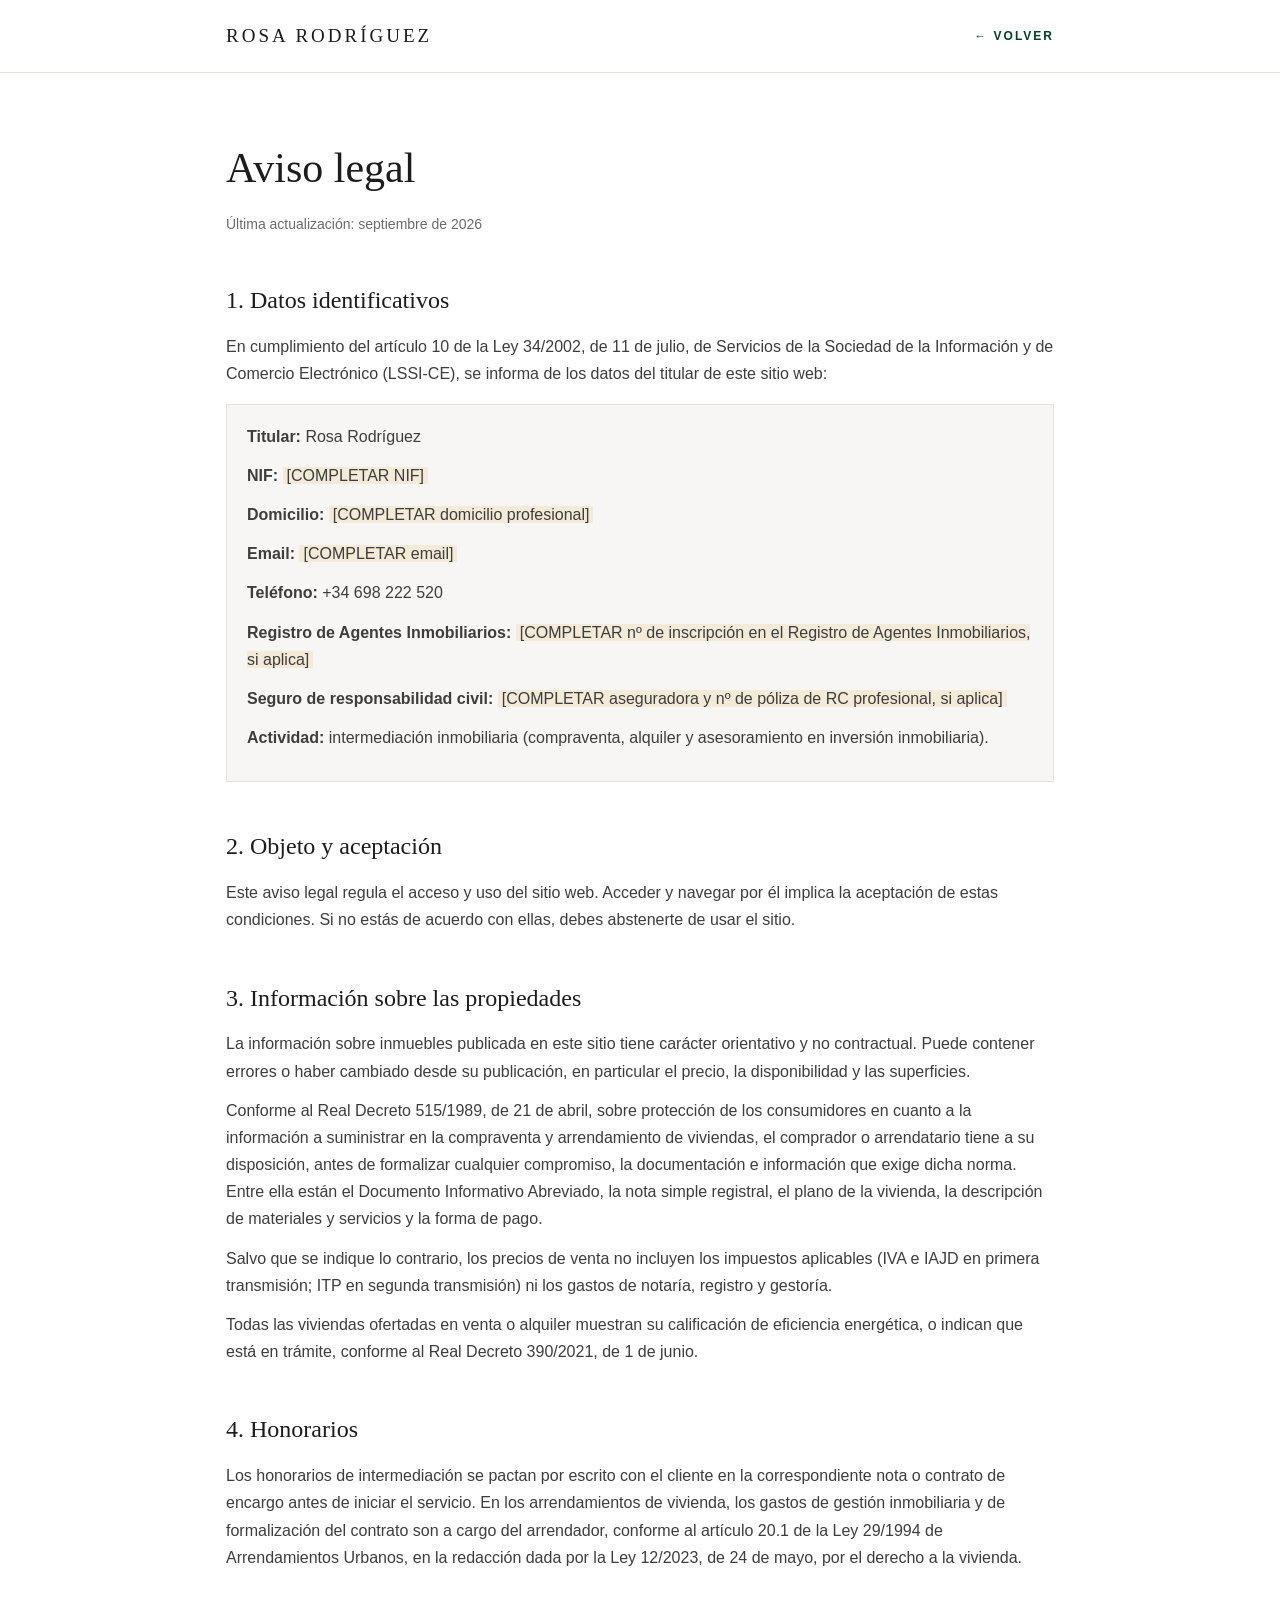
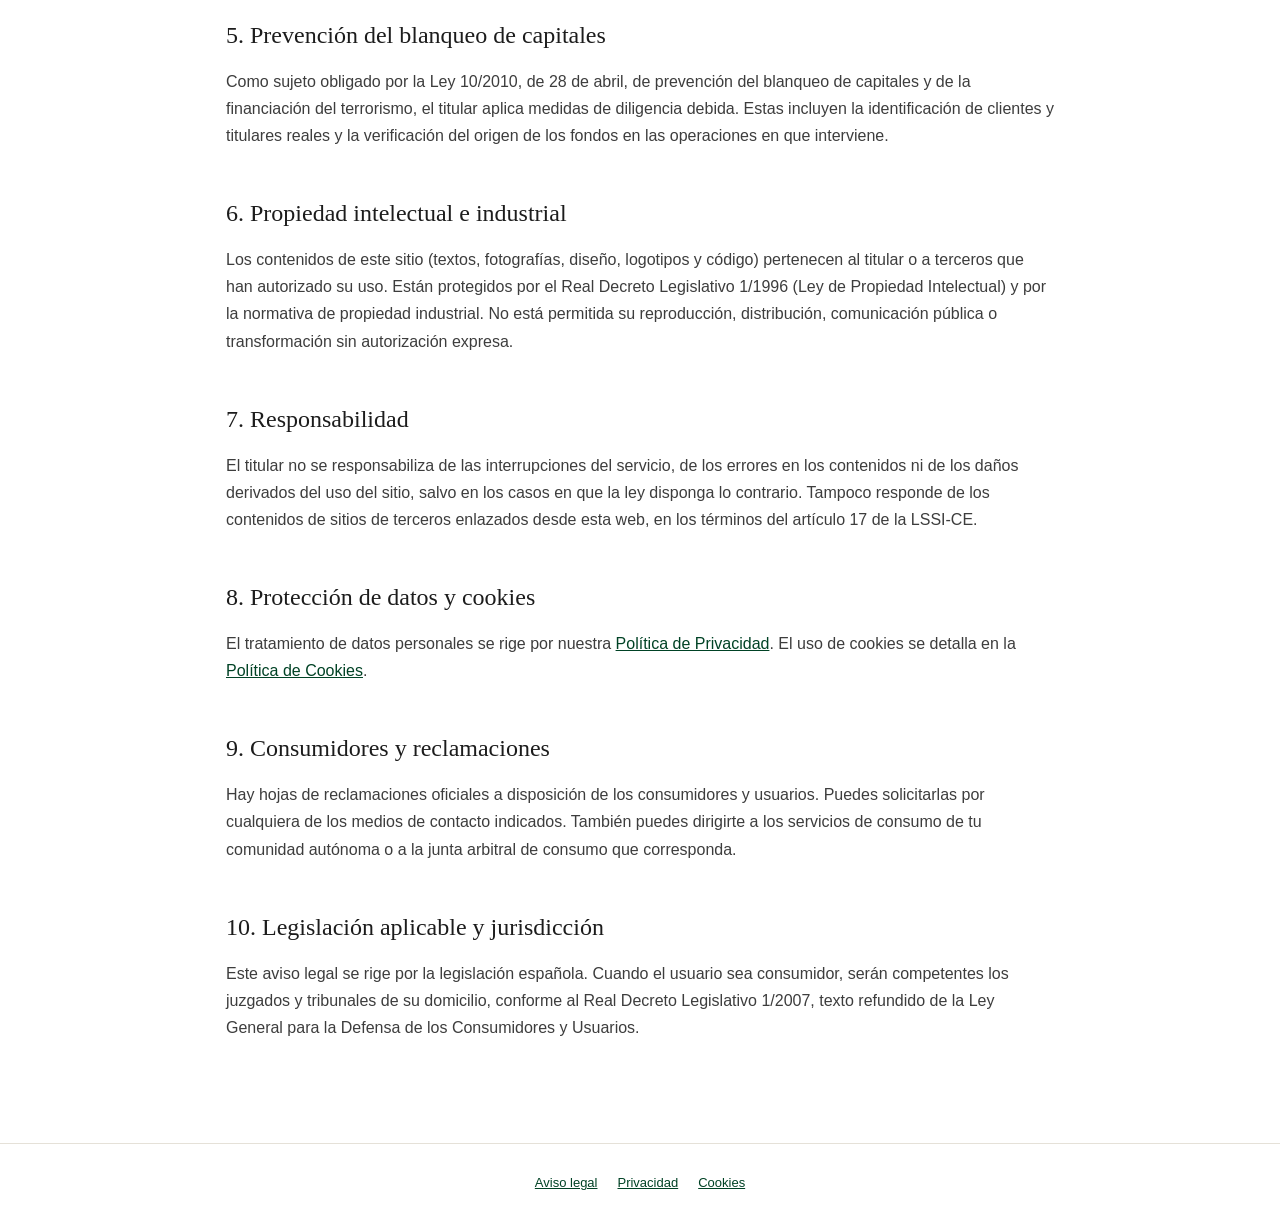
==== aviso-legal.html @ 3e99415d "Anadir pagina boutique de lujo en espanol con normativa espanola Nueva pagina boutique.html inspirad" ====
<!DOCTYPE html>
<html lang="es">
<head>
<meta charset="UTF-8">
<meta name="viewport" content="width=device-width, initial-scale=1.0">
<title>Aviso legal | Rosa Rodríguez</title>
<meta name="robots" content="noindex">
<link rel="stylesheet" href="legal.css">
<script src="legal-data.js"></script>
</head>
<body>
<div class="top"><div class="in"><a class="logo" href="boutique.html">Rosa Rodríguez</a><a class="back" href="boutique.html">← Volver</a></div></div>
<main>
  <h1>Aviso legal</h1>
  <p class="updated">Última actualización: septiembre de 2026</p>

  <h2>1. Datos identificativos</h2>
  <p>En cumplimiento del artículo 10 de la Ley 34/2002, de 11 de julio, de Servicios de la Sociedad de la Información y de Comercio Electrónico (LSSI-CE), se informa de los datos del titular de este sitio web:</p>
  <div class="box">
    <p><strong>Titular:</strong> <span data-legal="titular"></span></p>
    <p><strong>NIF:</strong> <span data-legal="nif"></span></p>
    <p><strong>Domicilio:</strong> <span data-legal="domicilio"></span></p>
    <p><strong>Email:</strong> <span data-legal="email"></span></p>
    <p><strong>Teléfono:</strong> <span data-legal="telefono"></span></p>
    <p data-legal-if="registroAgentes"><strong>Registro de Agentes Inmobiliarios:</strong> <span data-legal="registroAgentes"></span></p>
    <p data-legal-if="seguroRC"><strong>Seguro de responsabilidad civil:</strong> <span data-legal="seguroRC"></span></p>
    <p><strong>Actividad:</strong> intermediación inmobiliaria (compraventa, alquiler y asesoramiento en inversión inmobiliaria).</p>
  </div>

  <h2>2. Objeto y aceptación</h2>
  <p>Este aviso legal regula el acceso y uso del sitio web. Acceder y navegar por él implica la aceptación de estas condiciones. Si no estás de acuerdo con ellas, debes abstenerte de usar el sitio.</p>

  <h2>3. Información sobre las propiedades</h2>
  <p>La información sobre inmuebles publicada en este sitio tiene carácter orientativo y no contractual. Puede contener errores o haber cambiado desde su publicación, en particular el precio, la disponibilidad y las superficies.</p>
  <p>Conforme al Real Decreto 515/1989, de 21 de abril, sobre protección de los consumidores en cuanto a la información a suministrar en la compraventa y arrendamiento de viviendas, el comprador o arrendatario tiene a su disposición, antes de formalizar cualquier compromiso, la documentación e información que exige dicha norma. Entre ella están el Documento Informativo Abreviado, la nota simple registral, el plano de la vivienda, la descripción de materiales y servicios y la forma de pago.</p>
  <p>Salvo que se indique lo contrario, los precios de venta no incluyen los impuestos aplicables (IVA e IAJD en primera transmisión; ITP en segunda transmisión) ni los gastos de notaría, registro y gestoría.</p>
  <p>Todas las viviendas ofertadas en venta o alquiler muestran su calificación de eficiencia energética, o indican que está en trámite, conforme al Real Decreto 390/2021, de 1 de junio.</p>

  <h2>4. Honorarios</h2>
  <p>Los honorarios de intermediación se pactan por escrito con el cliente en la correspondiente nota o contrato de encargo antes de iniciar el servicio. En los arrendamientos de vivienda, los gastos de gestión inmobiliaria y de formalización del contrato son a cargo del arrendador, conforme al artículo 20.1 de la Ley 29/1994 de Arrendamientos Urbanos, en la redacción dada por la Ley 12/2023, de 24 de mayo, por el derecho a la vivienda.</p>

  <h2>5. Prevención del blanqueo de capitales</h2>
  <p>Como sujeto obligado por la Ley 10/2010, de 28 de abril, de prevención del blanqueo de capitales y de la financiación del terrorismo, el titular aplica medidas de diligencia debida. Estas incluyen la identificación de clientes y titulares reales y la verificación del origen de los fondos en las operaciones en que interviene.</p>

  <h2>6. Propiedad intelectual e industrial</h2>
  <p>Los contenidos de este sitio (textos, fotografías, diseño, logotipos y código) pertenecen al titular o a terceros que han autorizado su uso. Están protegidos por el Real Decreto Legislativo 1/1996 (Ley de Propiedad Intelectual) y por la normativa de propiedad industrial. No está permitida su reproducción, distribución, comunicación pública o transformación sin autorización expresa.</p>

  <h2>7. Responsabilidad</h2>
  <p>El titular no se responsabiliza de las interrupciones del servicio, de los errores en los contenidos ni de los daños derivados del uso del sitio, salvo en los casos en que la ley disponga lo contrario. Tampoco responde de los contenidos de sitios de terceros enlazados desde esta web, en los términos del artículo 17 de la LSSI-CE.</p>

  <h2>8. Protección de datos y cookies</h2>
  <p>El tratamiento de datos personales se rige por nuestra <a href="privacidad.html">Política de Privacidad</a>. El uso de cookies se detalla en la <a href="cookies.html">Política de Cookies</a>.</p>

  <h2>9. Consumidores y reclamaciones</h2>
  <p>Hay hojas de reclamaciones oficiales a disposición de los consumidores y usuarios. Puedes solicitarlas por cualquiera de los medios de contacto indicados. También puedes dirigirte a los servicios de consumo de tu comunidad autónoma o a la junta arbitral de consumo que corresponda.</p>

  <h2>10. Legislación aplicable y jurisdicción</h2>
  <p>Este aviso legal se rige por la legislación española. Cuando el usuario sea consumidor, serán competentes los juzgados y tribunales de su domicilio, conforme al Real Decreto Legislativo 1/2007, texto refundido de la Ley General para la Defensa de los Consumidores y Usuarios.</p>
</main>
<footer><a href="aviso-legal.html">Aviso legal</a><a href="privacidad.html">Privacidad</a><a href="cookies.html">Cookies</a></footer>
</body>
</html>
---- legal.css ----
:root{
  --ink:#1c1c1c; --text:#3d3d3d; --muted:#6b6b6b; --accent:#004225;
  --bg:#ffffff; --bg-alt:#f7f6f4; --border:#e5e1d8;
  --serif:'Georgia','Times New Roman',serif;
  --sans:-apple-system,BlinkMacSystemFont,'Segoe UI',Roboto,Arial,sans-serif;
}
*{box-sizing:border-box;margin:0;padding:0;}
body{font-family:var(--sans);color:var(--text);background:var(--bg);line-height:1.7;-webkit-font-smoothing:antialiased;}
a{color:var(--accent);}
.top{border-bottom:1px solid var(--border);}
.top .in{max-width:860px;margin:0 auto;padding:20px 16px;display:flex;justify-content:space-between;align-items:center;gap:16px;}
.logo{font-family:var(--serif);font-size:19px;letter-spacing:3px;text-transform:uppercase;color:var(--ink);text-decoration:none;}
.back{font-size:12px;letter-spacing:2px;text-transform:uppercase;text-decoration:none;font-weight:600;}
main{max-width:860px;margin:0 auto;padding:60px 16px 90px;}
h1{font-family:var(--serif);font-weight:400;color:var(--ink);font-size:clamp(30px,5vw,42px);margin-bottom:8px;}
.updated{color:var(--muted);font-size:14px;margin-bottom:40px;}
h2{font-family:var(--serif);font-weight:400;color:var(--ink);font-size:24px;margin:44px 0 12px;}
h3{font-size:16px;color:var(--ink);margin:24px 0 8px;}
p,li{margin-bottom:12px;}
ul{padding-left:22px;}
table{width:100%;border-collapse:collapse;margin:14px 0 20px;font-size:14.5px;display:block;overflow-x:auto;}
th,td{border:1px solid var(--border);padding:10px 12px;text-align:left;vertical-align:top;}
th{background:var(--bg-alt);color:var(--ink);font-weight:600;}
.box{background:var(--bg-alt);border:1px solid var(--border);padding:18px 20px;margin:16px 0;}
.todo{background:#f3ead8;padding:0 4px;}
footer{border-top:1px solid var(--border);padding:28px 16px;text-align:center;font-size:13px;color:var(--muted);}
footer a{margin:0 10px;}
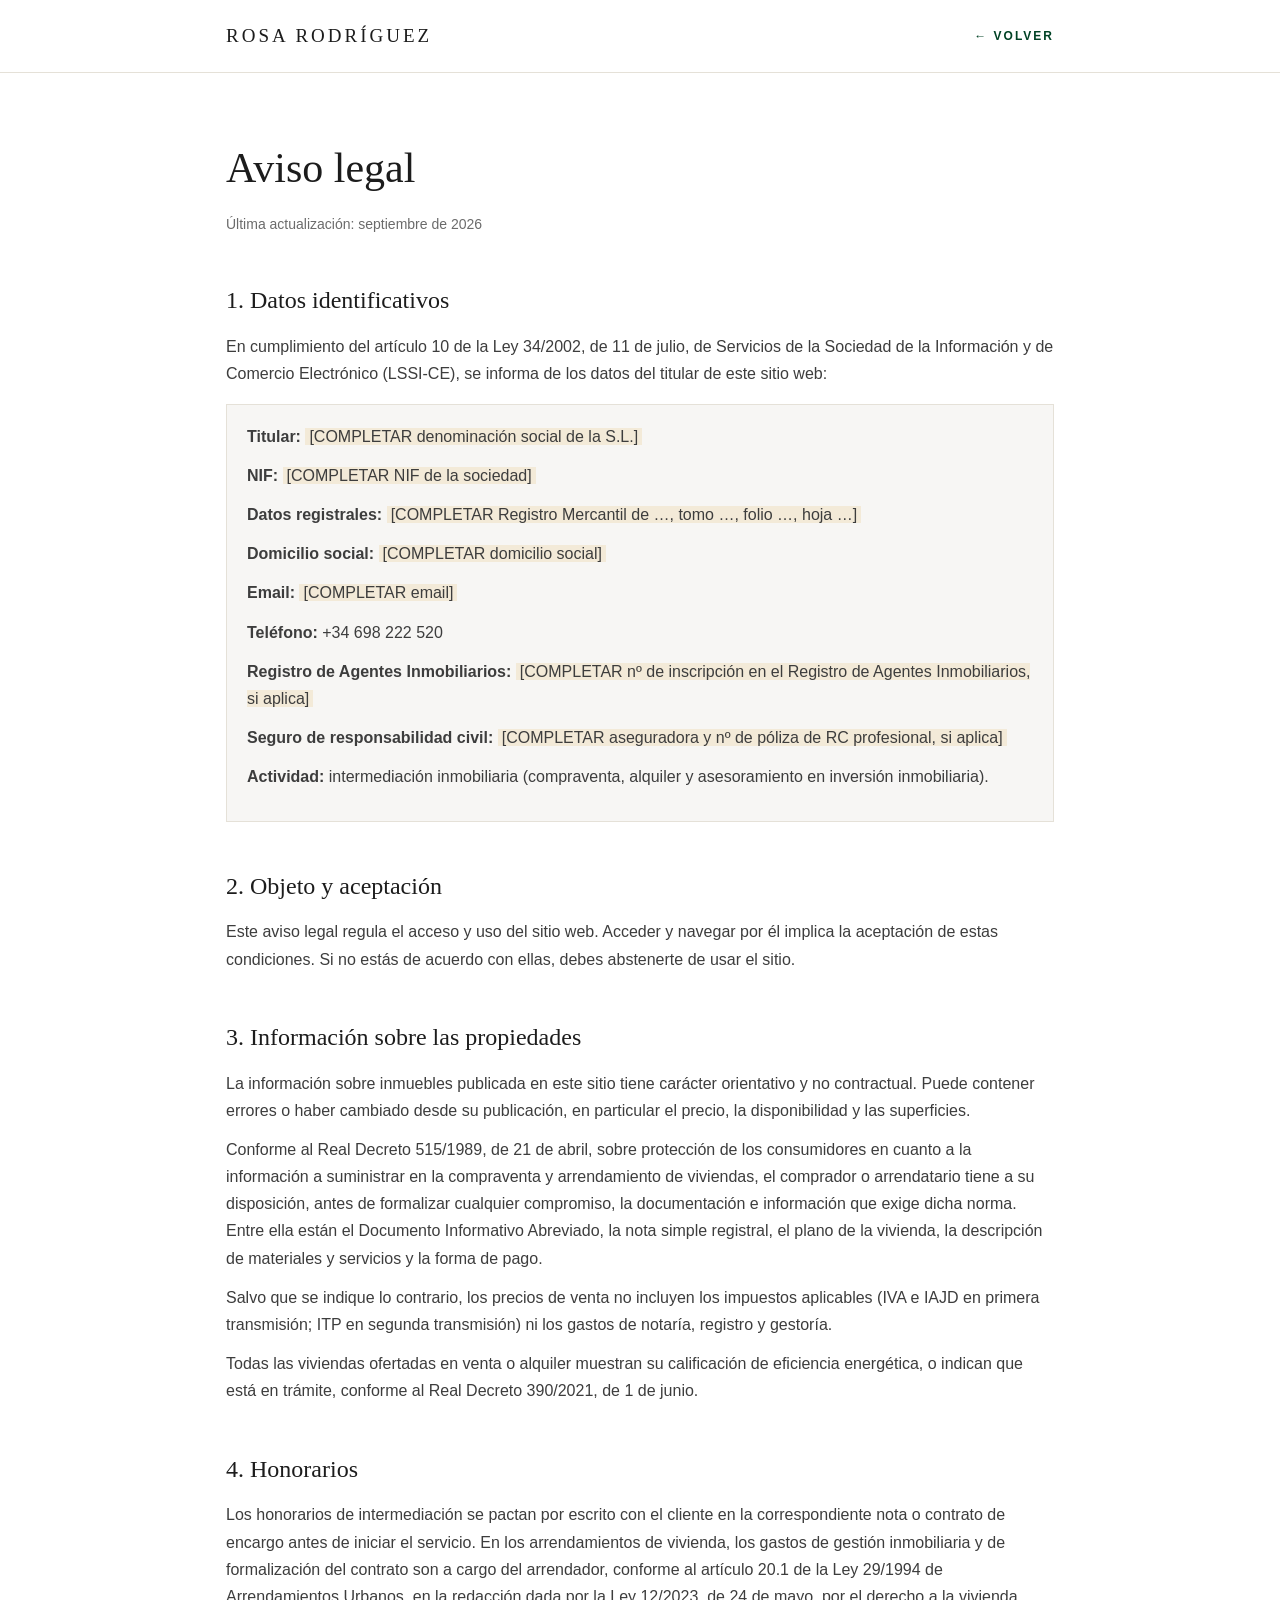
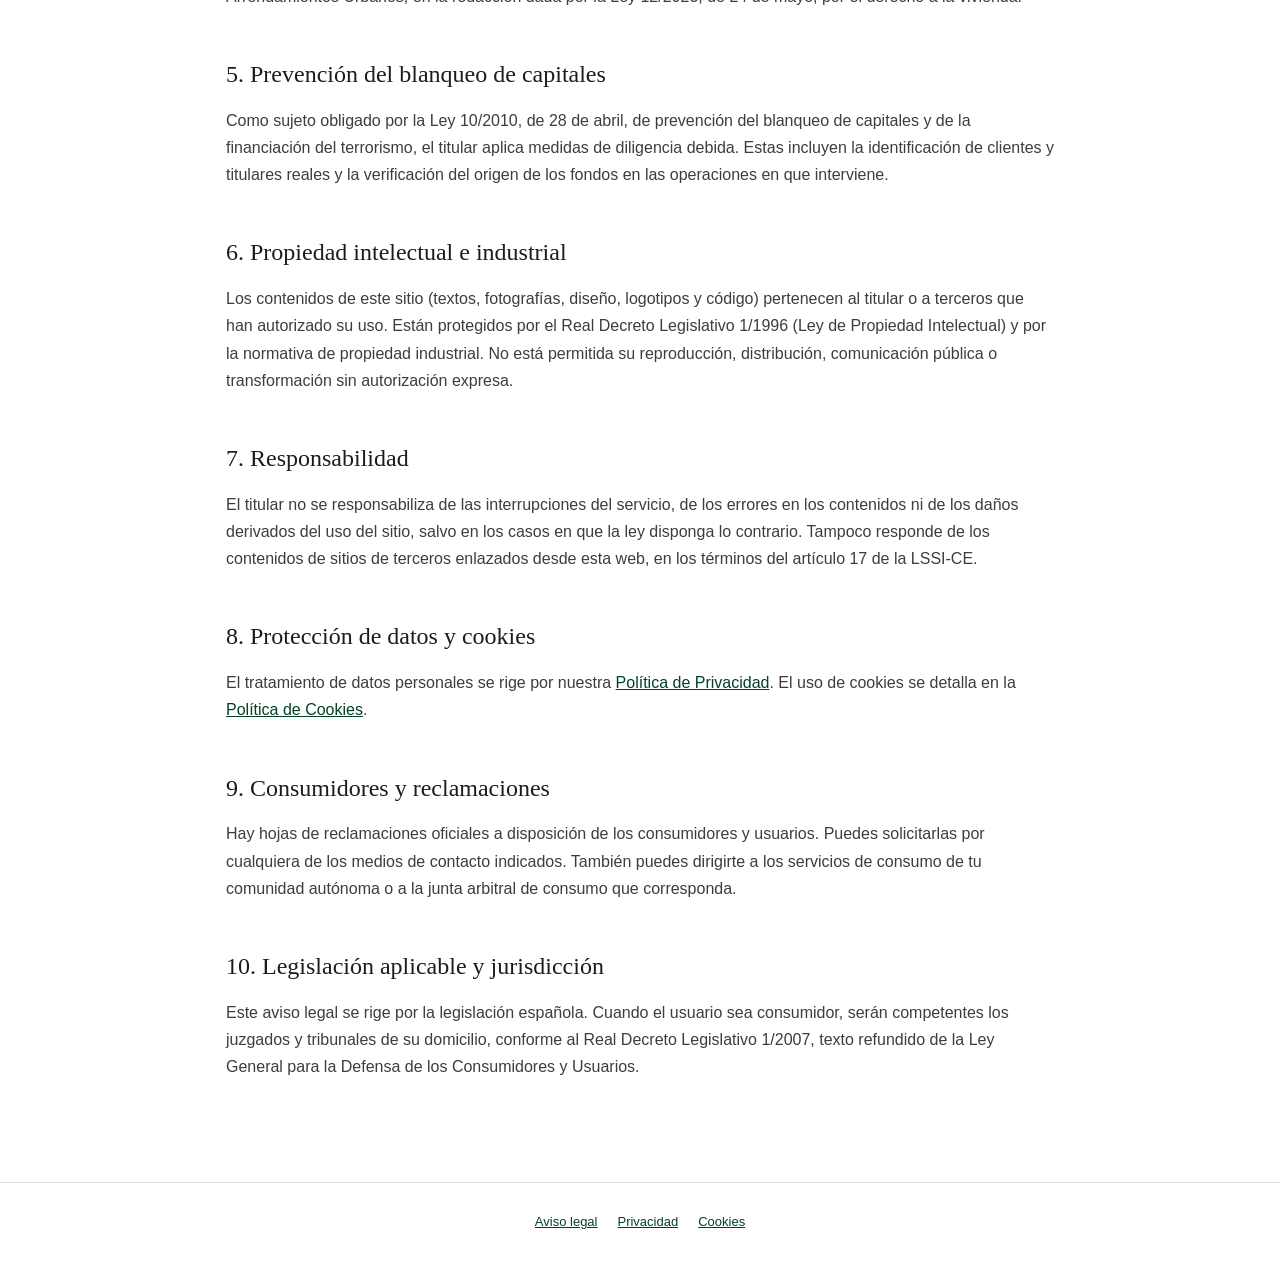
==== commit 7a8cdfd7: "Adaptar los datos legales a una sociedad limitada - Titular pasa a ser la denominacion social de la " ====
--- a/aviso-legal.html
+++ b/aviso-legal.html
@@ -19,7 +19,8 @@
   <div class="box">
     <p><strong>Titular:</strong> <span data-legal="titular"></span></p>
     <p><strong>NIF:</strong> <span data-legal="nif"></span></p>
-    <p><strong>Domicilio:</strong> <span data-legal="domicilio"></span></p>
+    <p><strong>Datos registrales:</strong> <span data-legal="registroMercantil"></span></p>
+    <p><strong>Domicilio social:</strong> <span data-legal="domicilio"></span></p>
     <p><strong>Email:</strong> <span data-legal="email"></span></p>
     <p><strong>Teléfono:</strong> <span data-legal="telefono"></span></p>
     <p data-legal-if="registroAgentes"><strong>Registro de Agentes Inmobiliarios:</strong> <span data-legal="registroAgentes"></span></p>
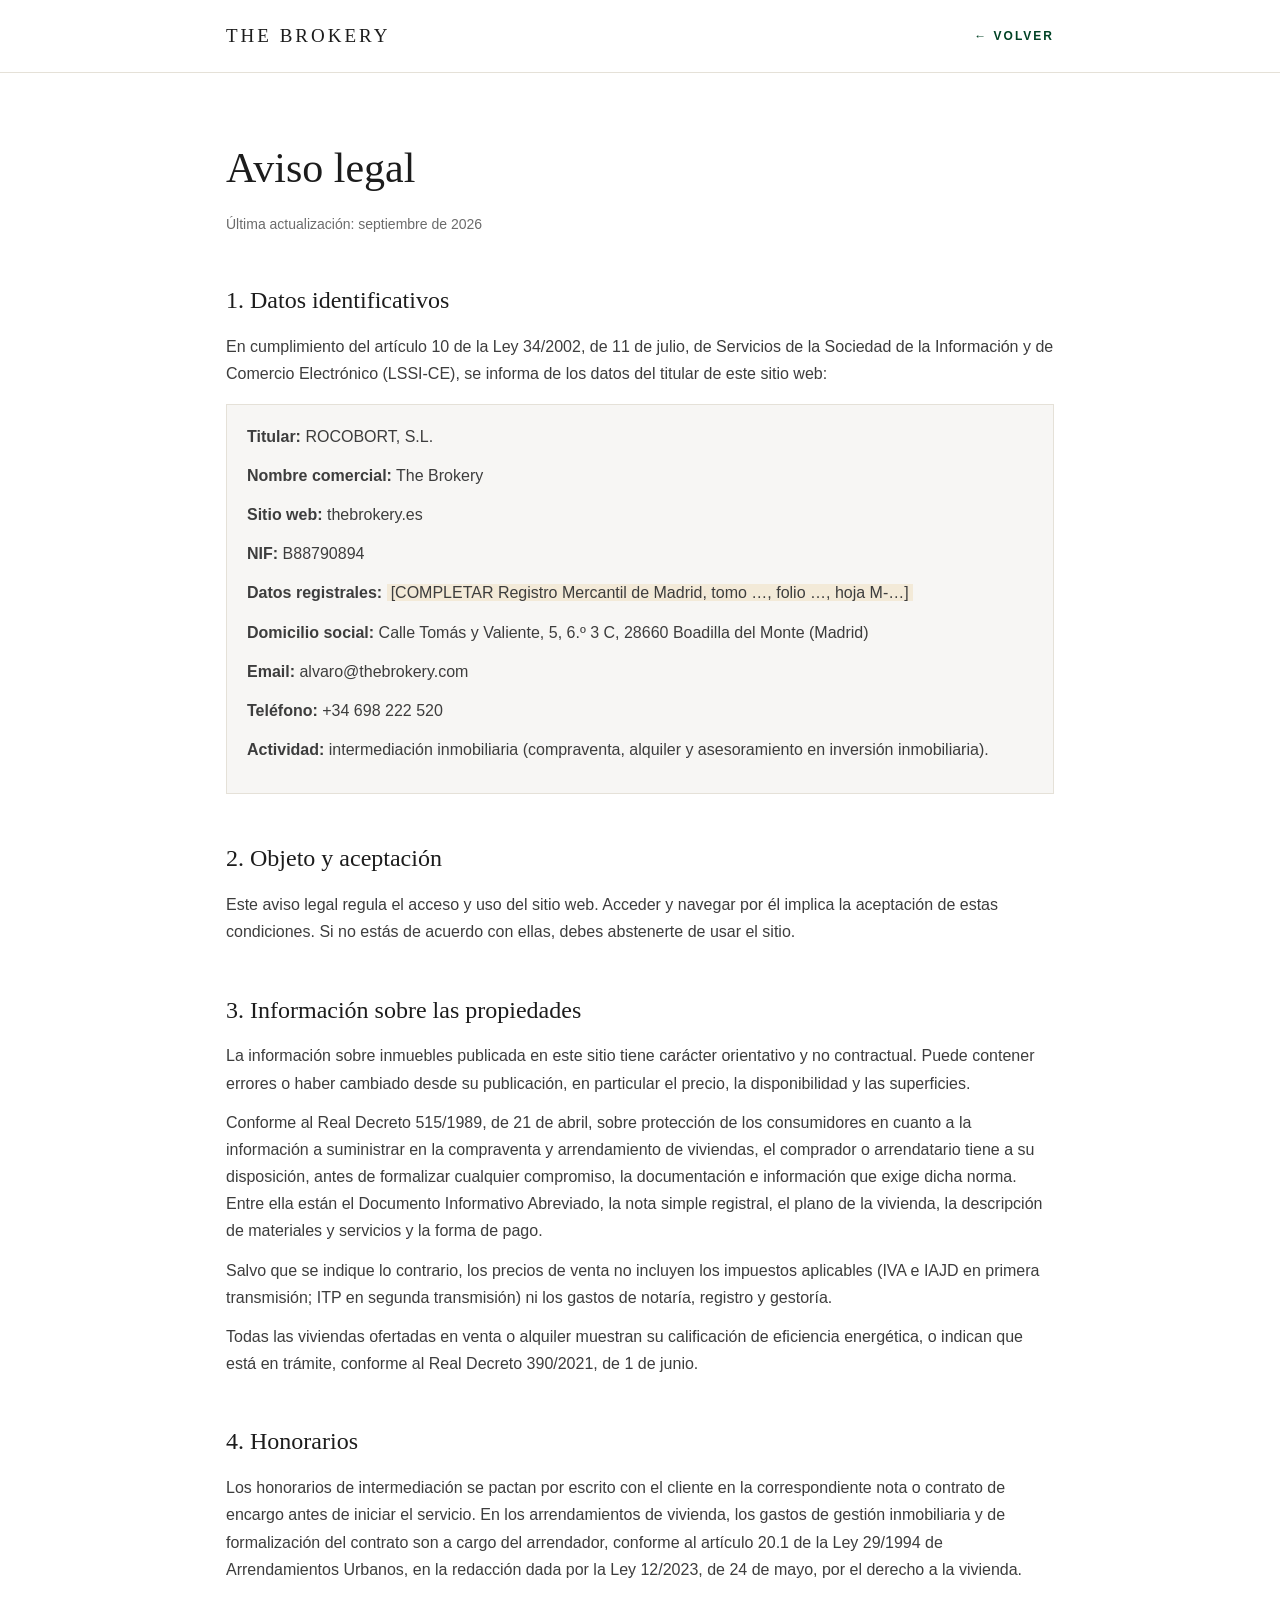
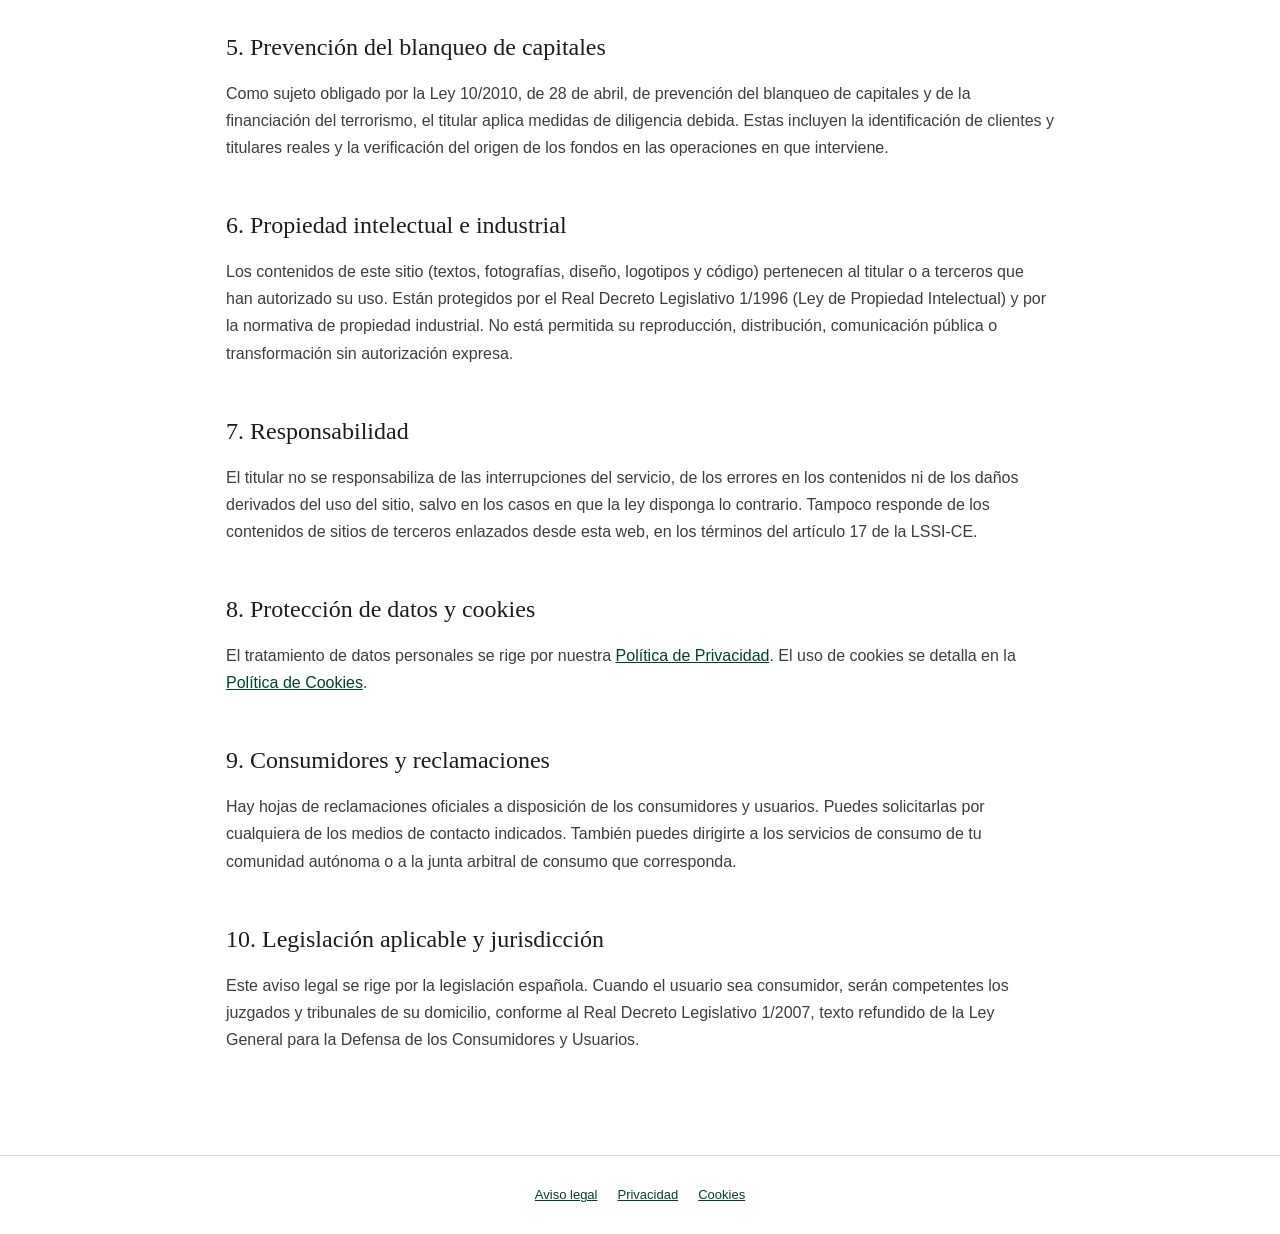
==== commit 17461255: "Cambiar la marca de la pagina boutique y las legales a The Brokery ROCOBORT, S.L. es la sociedad tit" ====
--- a/aviso-legal.html
+++ b/aviso-legal.html
@@ -3,13 +3,13 @@
 <head>
 <meta charset="UTF-8">
 <meta name="viewport" content="width=device-width, initial-scale=1.0">
-<title>Aviso legal | Rosa Rodríguez</title>
+<title>Aviso legal | The Brokery</title>
 <meta name="robots" content="noindex">
 <link rel="stylesheet" href="legal.css">
 <script src="legal-data.js"></script>
 </head>
 <body>
-<div class="top"><div class="in"><a class="logo" href="boutique.html">Rosa Rodríguez</a><a class="back" href="boutique.html">← Volver</a></div></div>
+<div class="top"><div class="in"><a class="logo" href="boutique.html">The Brokery</a><a class="back" href="boutique.html">← Volver</a></div></div>
 <main>
   <h1>Aviso legal</h1>
   <p class="updated">Última actualización: septiembre de 2026</p>
@@ -18,6 +18,8 @@
   <p>En cumplimiento del artículo 10 de la Ley 34/2002, de 11 de julio, de Servicios de la Sociedad de la Información y de Comercio Electrónico (LSSI-CE), se informa de los datos del titular de este sitio web:</p>
   <div class="box">
     <p><strong>Titular:</strong> <span data-legal="titular"></span></p>
+    <p><strong>Nombre comercial:</strong> <span data-legal="nombreComercial"></span></p>
+    <p><strong>Sitio web:</strong> <span data-legal="web"></span></p>
     <p><strong>NIF:</strong> <span data-legal="nif"></span></p>
     <p><strong>Datos registrales:</strong> <span data-legal="registroMercantil"></span></p>
     <p><strong>Domicilio social:</strong> <span data-legal="domicilio"></span></p>
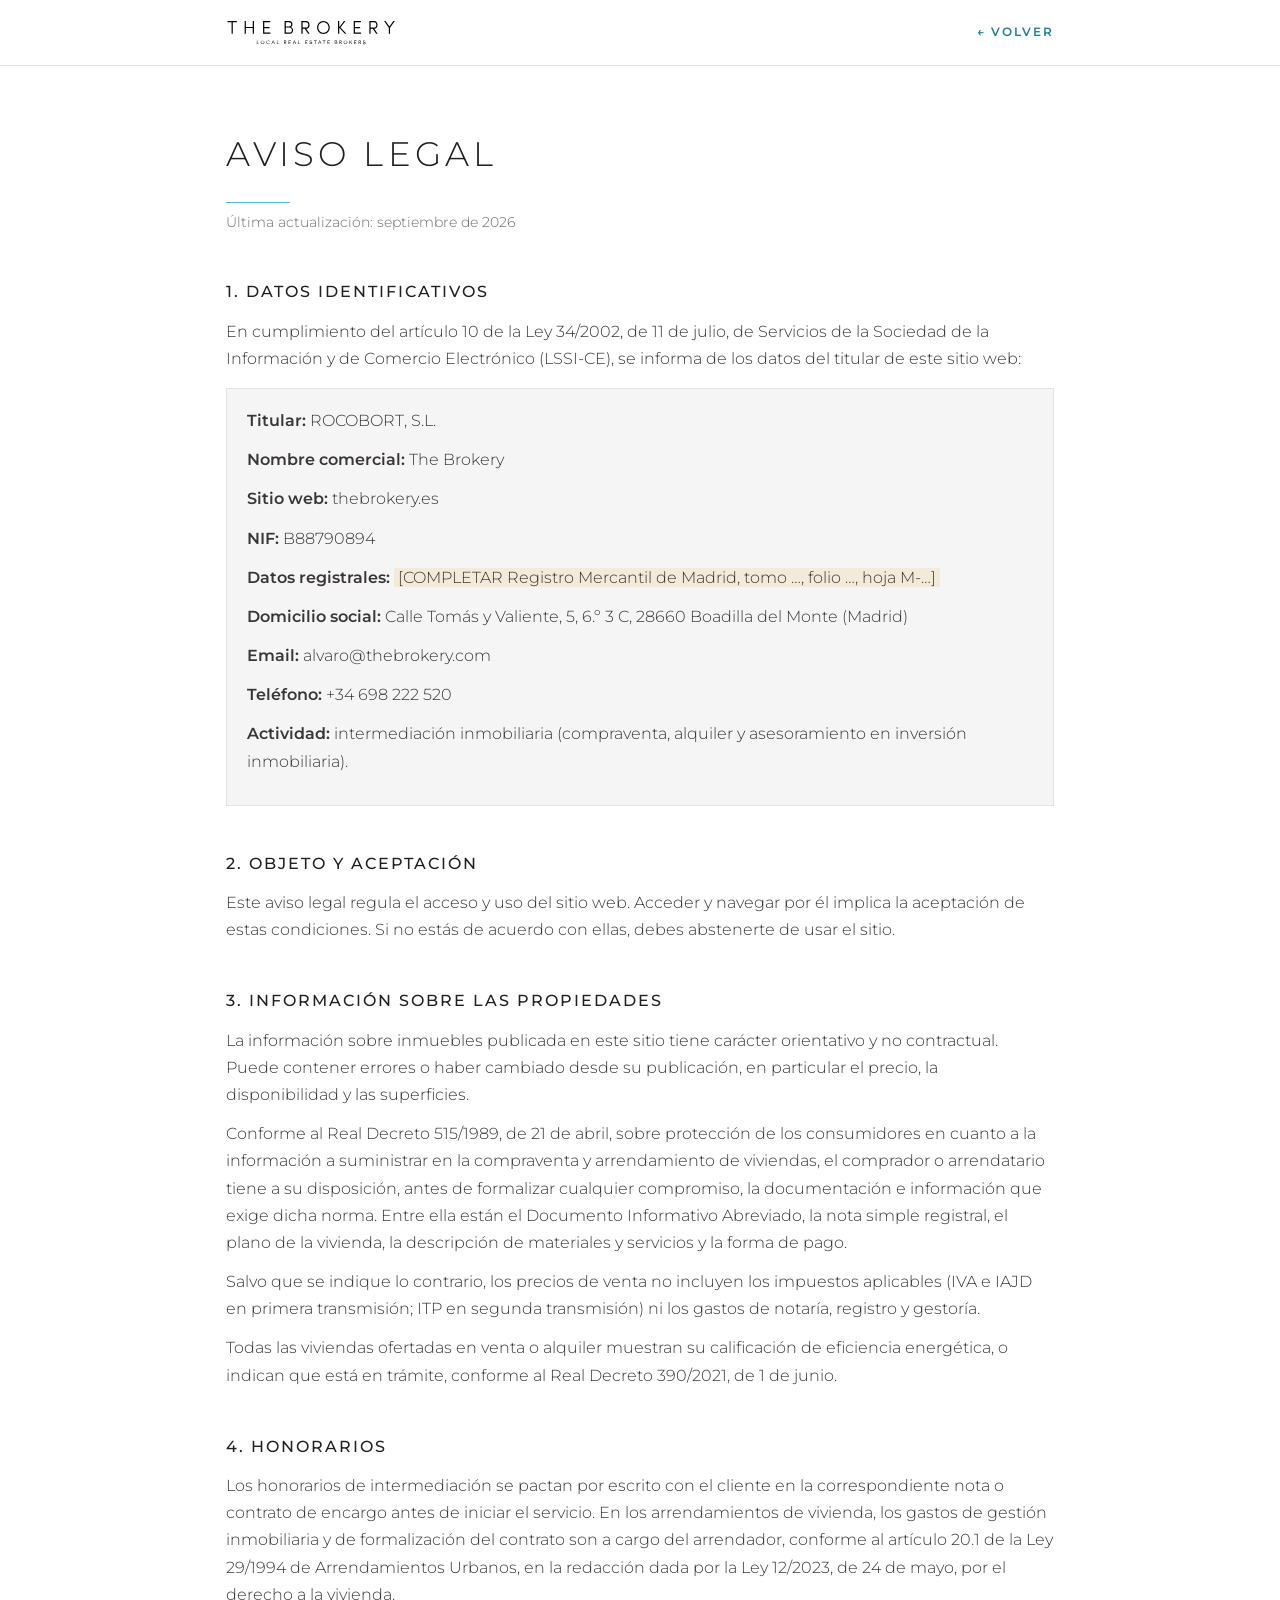
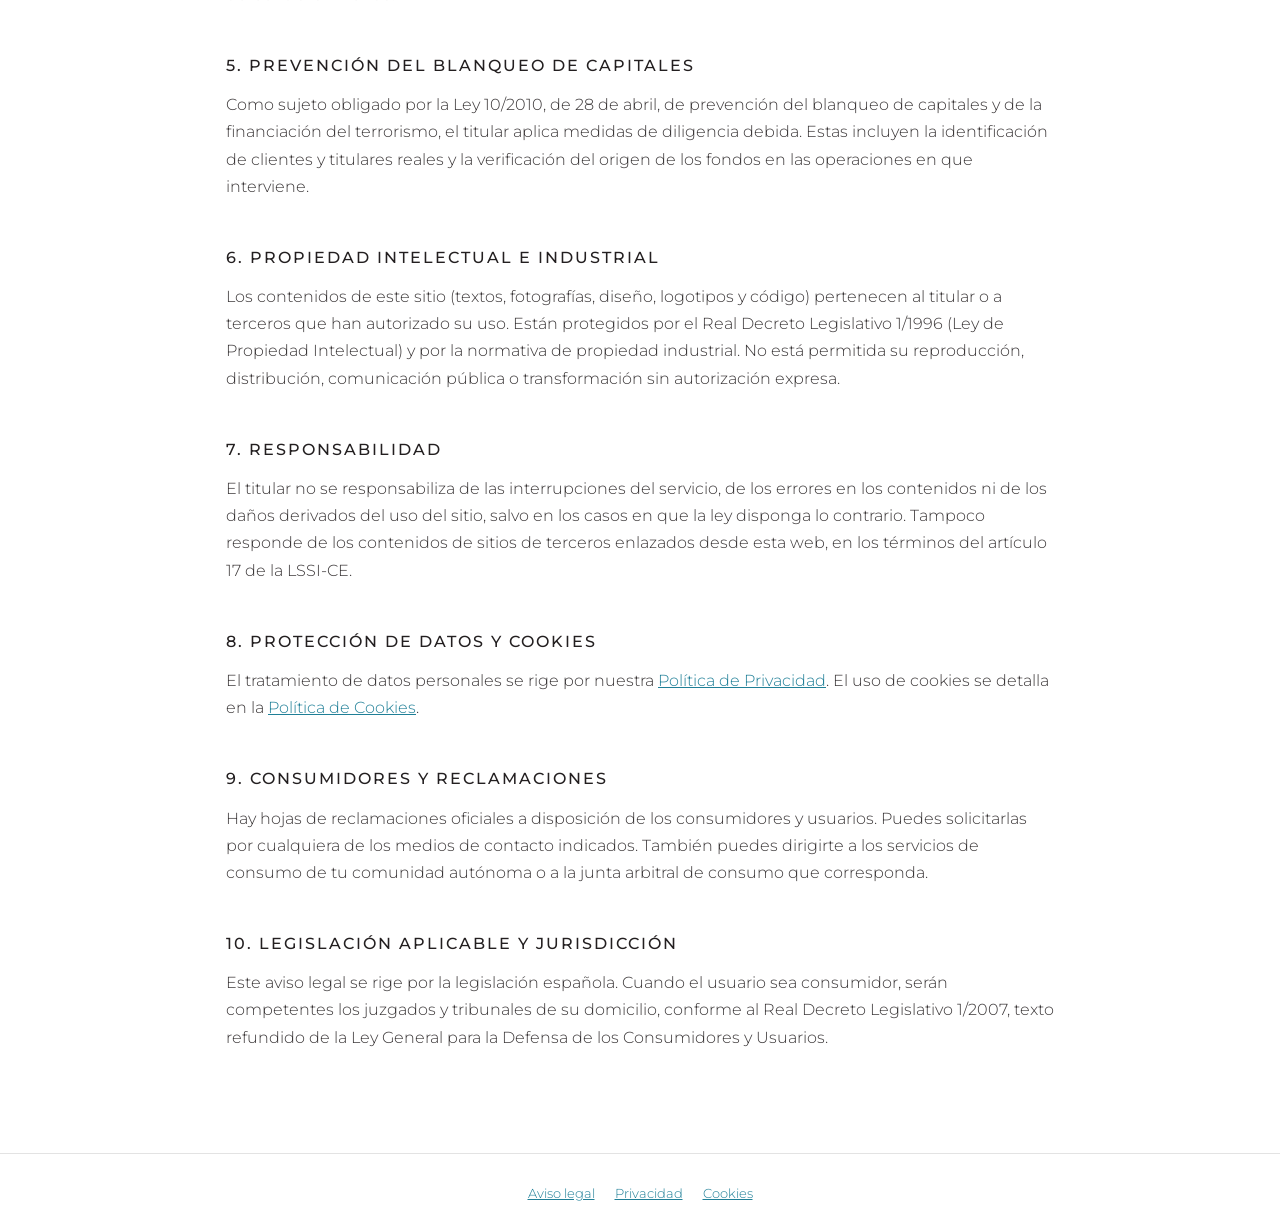
==== commit e9d81cf5: "Aplicar la identidad visual de The Brokery a la pagina boutique - Logo vectorial real extraido de la" ====
--- a/aviso-legal.html
+++ b/aviso-legal.html
@@ -9,7 +9,7 @@
 <script src="legal-data.js"></script>
 </head>
 <body>
-<div class="top"><div class="in"><a class="logo" href="boutique.html">The Brokery</a><a class="back" href="boutique.html">← Volver</a></div></div>
+<div class="top"><div class="in"><a class="logo" href="boutique.html"><img src="logo-the-brokery.svg" alt="The Brokery"></a><a class="back" href="boutique.html">← Volver</a></div></div>
 <main>
   <h1>Aviso legal</h1>
   <p class="updated">Última actualización: septiembre de 2026</p>
--- a/legal.css
+++ b/legal.css
@@ -1,21 +1,25 @@
+@import url('https://fonts.googleapis.com/css2?family=Montserrat:wght@300;400;500;600;700&display=swap');
 :root{
-  --ink:#1c1c1c; --text:#3d3d3d; --muted:#6b6b6b; --accent:#004225;
-  --bg:#ffffff; --bg-alt:#f7f6f4; --border:#e5e1d8;
-  --serif:'Georgia','Times New Roman',serif;
-  --sans:-apple-system,BlinkMacSystemFont,'Segoe UI',Roboto,Arial,sans-serif;
+  --ink:#231f20; --text:#3a3637; --muted:#6d6a6b; --accent:#1f7f97; --teal:#49b9d4;
+  --bg:#ffffff; --bg-alt:#f5f5f5; --border:#e3e3e3;
+  --serif:'Gotham','Montserrat',-apple-system,'Segoe UI',Arial,sans-serif;
+  --sans:'Gotham','Montserrat',-apple-system,'Segoe UI',Arial,sans-serif;
 }
 *{box-sizing:border-box;margin:0;padding:0;}
-body{font-family:var(--sans);color:var(--text);background:var(--bg);line-height:1.7;-webkit-font-smoothing:antialiased;}
+body{font-family:var(--sans);font-weight:300;color:var(--text);background:var(--bg);line-height:1.7;-webkit-font-smoothing:antialiased;}
 a{color:var(--accent);}
 .top{border-bottom:1px solid var(--border);}
 .top .in{max-width:860px;margin:0 auto;padding:20px 16px;display:flex;justify-content:space-between;align-items:center;gap:16px;}
-.logo{font-family:var(--serif);font-size:19px;letter-spacing:3px;text-transform:uppercase;color:var(--ink);text-decoration:none;}
+.logo{display:block;text-decoration:none;}
+.logo img{width:170px;height:auto;display:block;}
 .back{font-size:12px;letter-spacing:2px;text-transform:uppercase;text-decoration:none;font-weight:600;}
 main{max-width:860px;margin:0 auto;padding:60px 16px 90px;}
-h1{font-family:var(--serif);font-weight:400;color:var(--ink);font-size:clamp(30px,5vw,42px);margin-bottom:8px;}
+h1{font-family:var(--serif);font-weight:300;text-transform:uppercase;letter-spacing:.12em;color:var(--ink);font-size:clamp(24px,4vw,34px);margin-bottom:8px;}
+h1::after{content:"";display:block;width:64px;height:1px;background:var(--teal);margin-top:18px;}
 .updated{color:var(--muted);font-size:14px;margin-bottom:40px;}
-h2{font-family:var(--serif);font-weight:400;color:var(--ink);font-size:24px;margin:44px 0 12px;}
-h3{font-size:16px;color:var(--ink);margin:24px 0 8px;}
+h2{font-family:var(--serif);font-weight:500;text-transform:uppercase;letter-spacing:2px;color:var(--ink);font-size:16px;margin:44px 0 12px;}
+h3{font-size:15px;font-weight:600;color:var(--ink);margin:24px 0 8px;}
+strong,th{font-weight:600;}
 p,li{margin-bottom:12px;}
 ul{padding-left:22px;}
 table{width:100%;border-collapse:collapse;margin:14px 0 20px;font-size:14.5px;display:block;overflow-x:auto;}
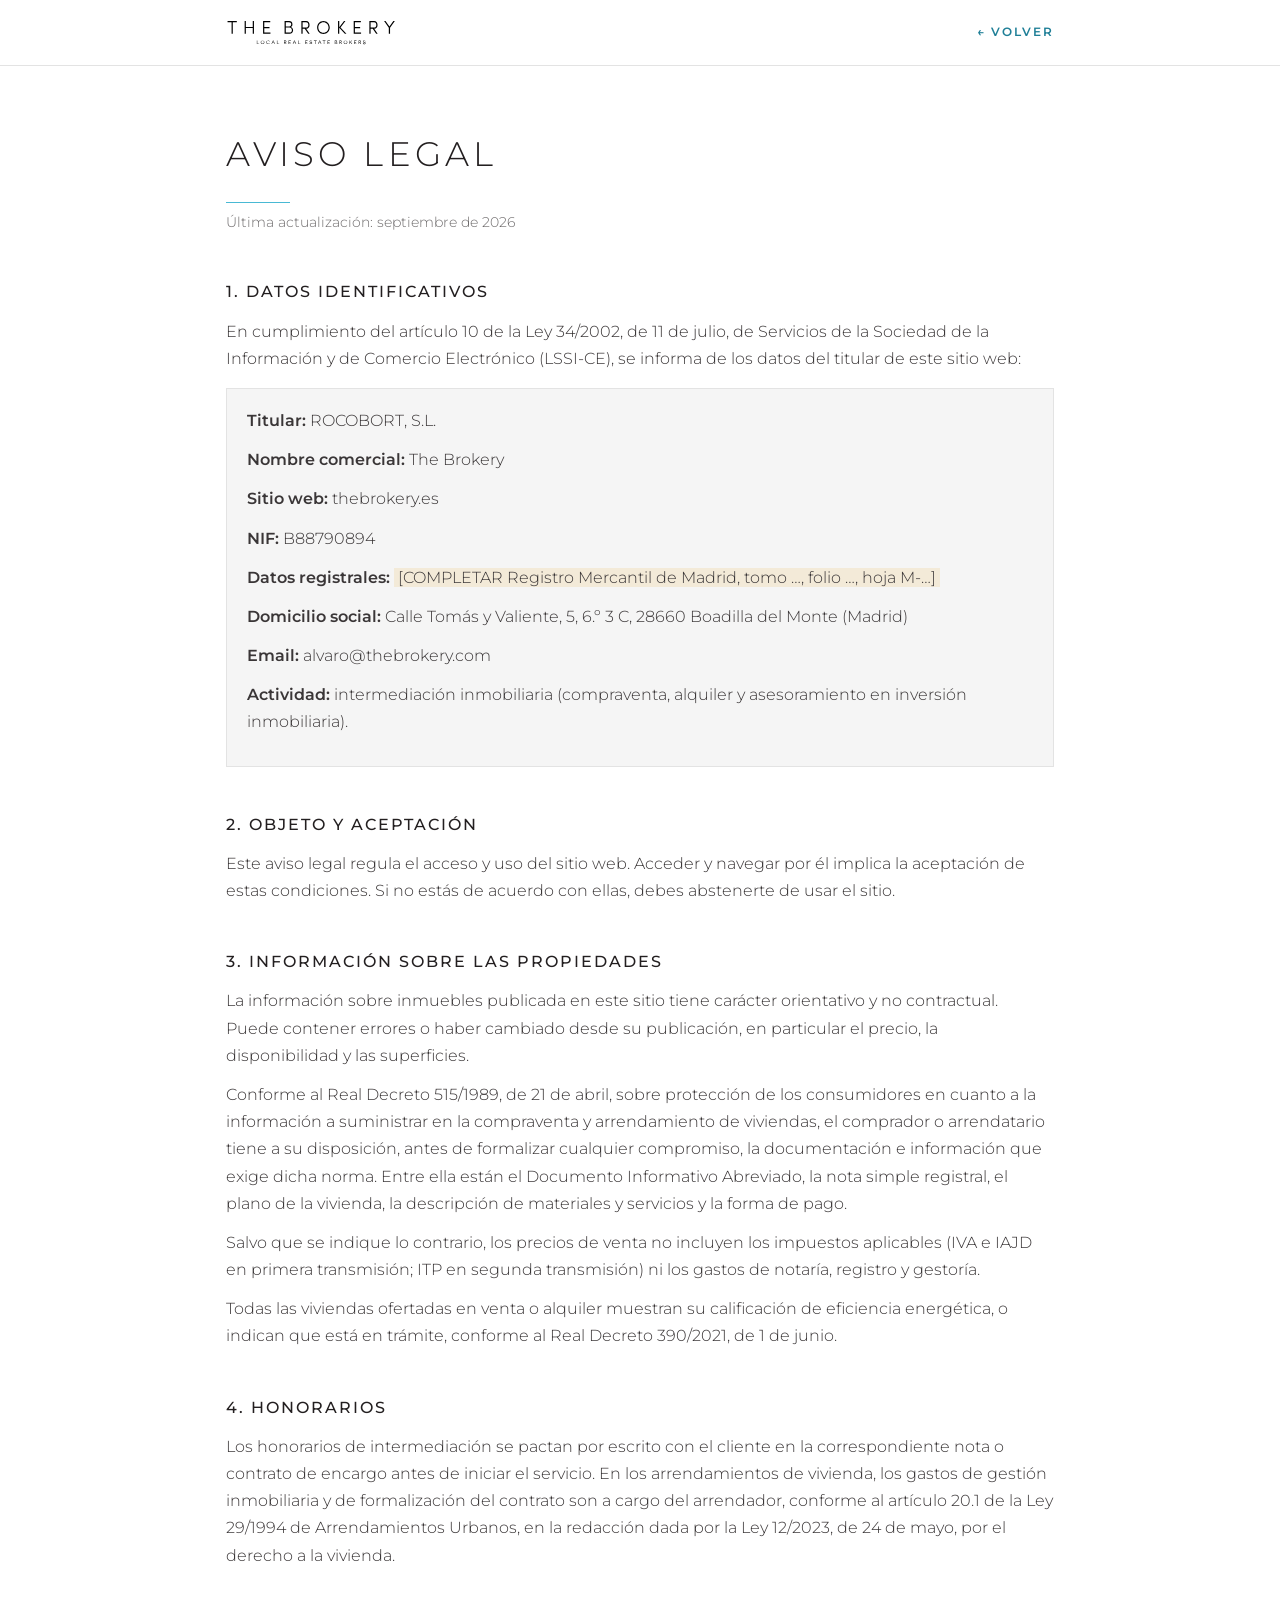
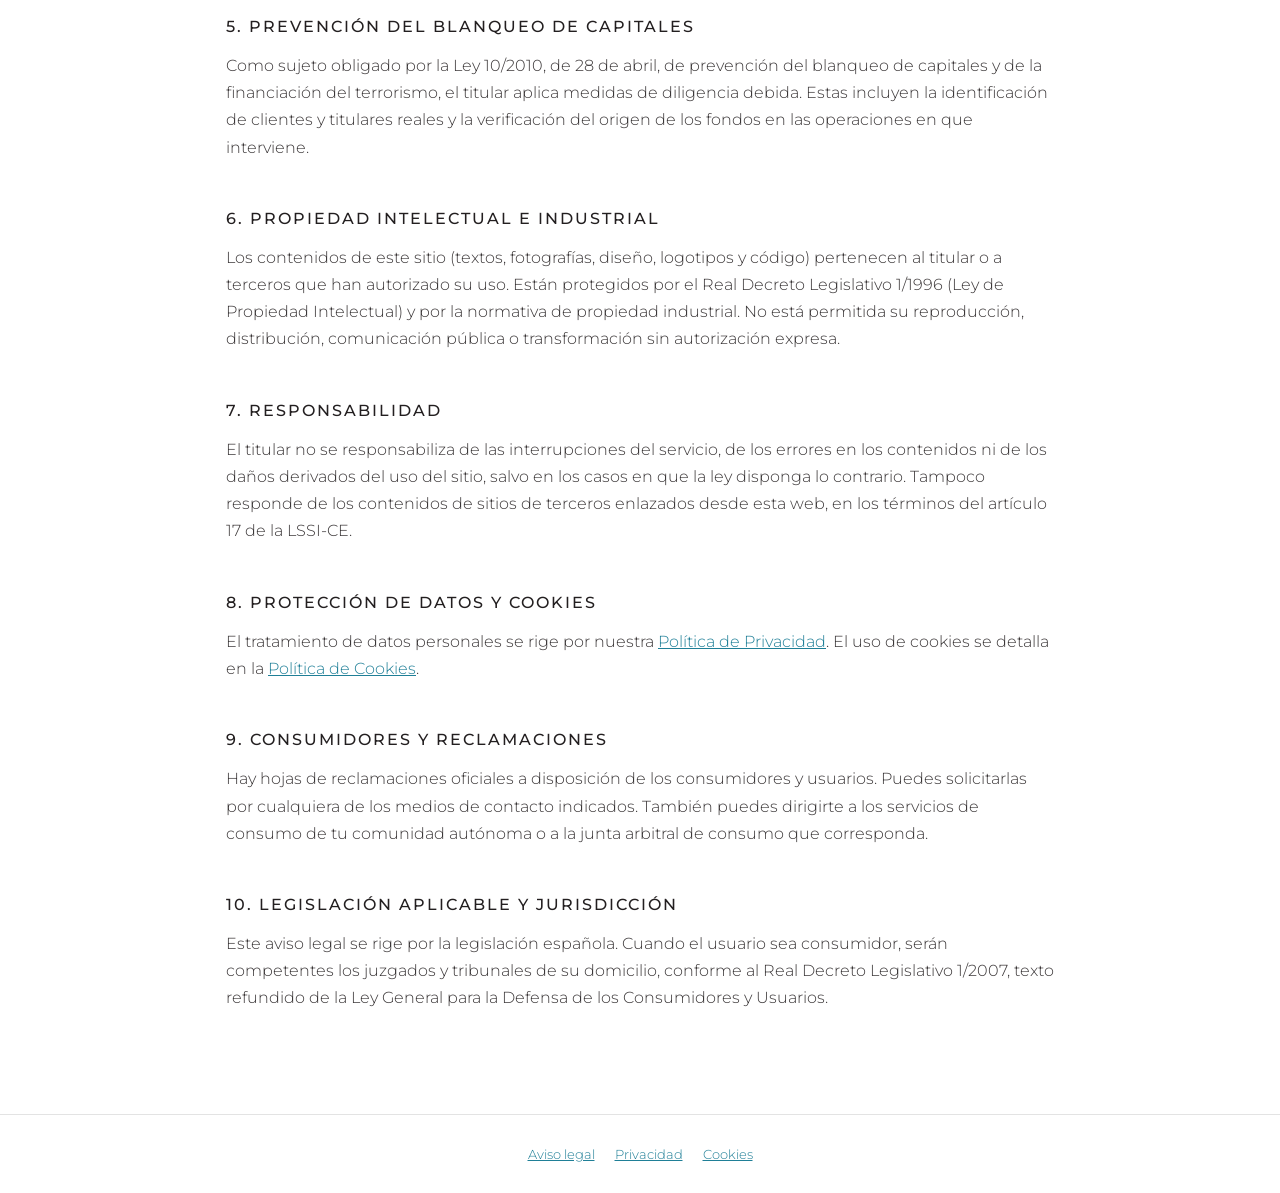
==== commit 60b39462: "Anadir fotos del equipo y ocultar el movil personal de la web - Fotos de las tarjetas de visita en l" ====
--- a/aviso-legal.html
+++ b/aviso-legal.html
@@ -24,7 +24,7 @@
     <p><strong>Datos registrales:</strong> <span data-legal="registroMercantil"></span></p>
     <p><strong>Domicilio social:</strong> <span data-legal="domicilio"></span></p>
     <p><strong>Email:</strong> <span data-legal="email"></span></p>
-    <p><strong>Teléfono:</strong> <span data-legal="telefono"></span></p>
+    <p data-legal-if="telefono"><strong>Teléfono:</strong> <span data-legal="telefono"></span></p>
     <p data-legal-if="registroAgentes"><strong>Registro de Agentes Inmobiliarios:</strong> <span data-legal="registroAgentes"></span></p>
     <p data-legal-if="seguroRC"><strong>Seguro de responsabilidad civil:</strong> <span data-legal="seguroRC"></span></p>
     <p><strong>Actividad:</strong> intermediación inmobiliaria (compraventa, alquiler y asesoramiento en inversión inmobiliaria).</p>
